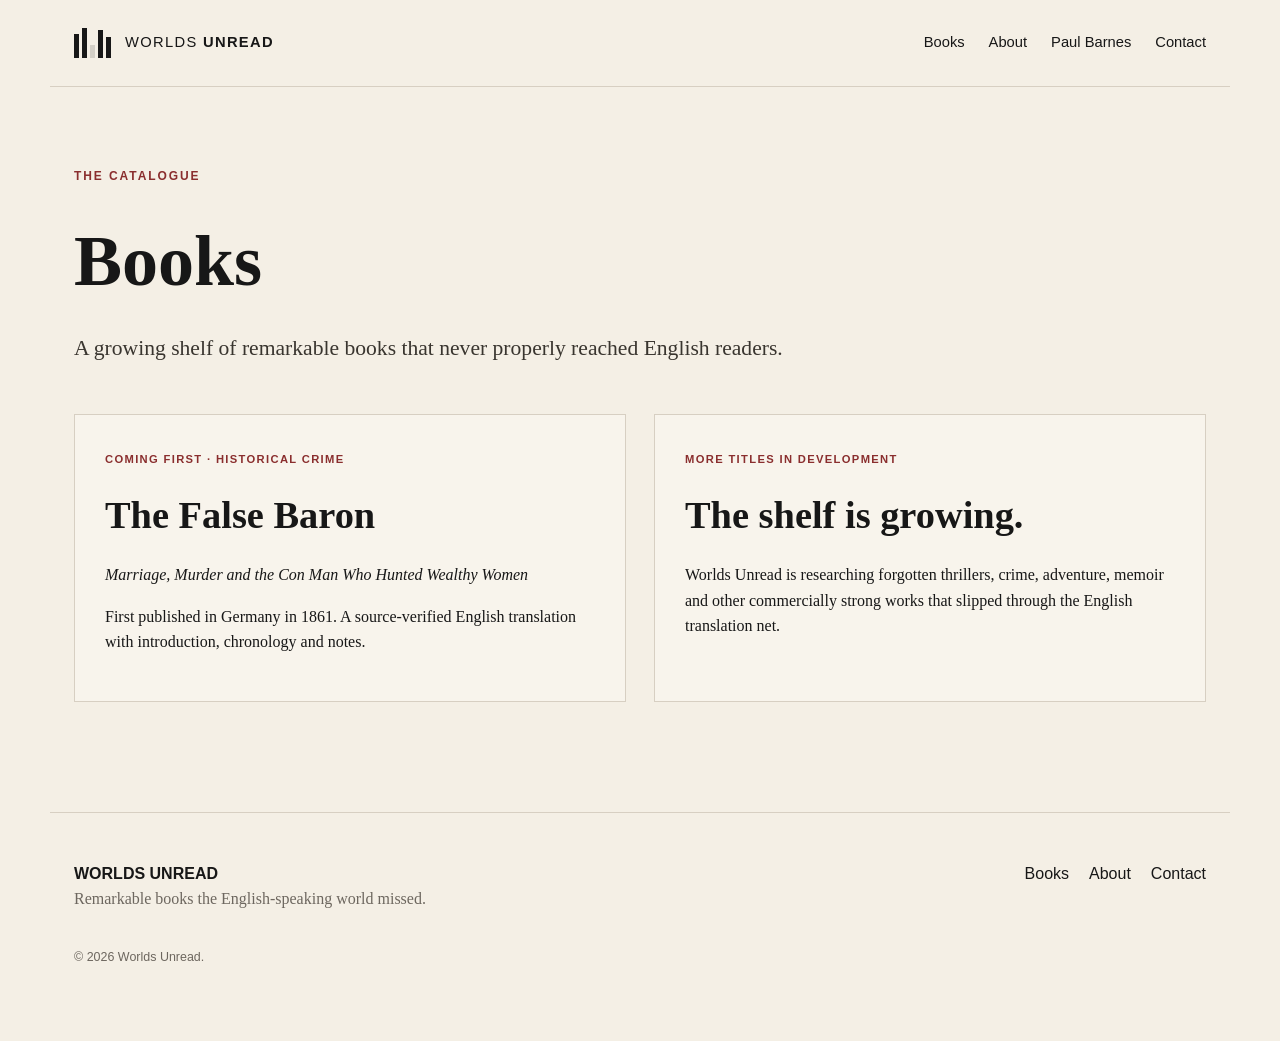
==== books.html @ a317371d "Add Worlds Unread books page" ====
<!doctype html><html lang="en-GB"><head><meta charset="utf-8"><meta name="viewport" content="width=device-width, initial-scale=1"><title>Books — Worlds Unread</title><meta name="description" content="Browse Worlds Unread editions."><link rel="stylesheet" href="styles.css"></head><body><header class="site-header"><a class="brand" href="index.html"><span class="mark" aria-hidden="true"><i></i><i></i><b></b><i></i><i></i></span><span><span class="worlds">WORLDS</span> <strong>UNREAD</strong></span></a><nav><a href="books.html">Books</a><a href="about.html">About</a><a href="paul-barnes.html">Paul Barnes</a><a href="contact.html">Contact</a></nav></header><main class="catalogue"><p class="eyebrow">The catalogue</p><h1>Books</h1><p class="lede" style="margin:0;max-width:760px;text-align:left">A growing shelf of remarkable books that never properly reached English readers.</p><div class="catalogue-grid"><a class="catalogue-card" href="the-false-baron.html"><span class="tag">Coming first · Historical crime</span><h2>The False Baron</h2><p><em>Marriage, Murder and the Con Man Who Hunted Wealthy Women</em></p><p>First published in Germany in 1861. A source-verified English translation with introduction, chronology and notes.</p></a><div class="catalogue-card"><span class="tag">More titles in development</span><h2>The shelf is growing.</h2><p>Worlds Unread is researching forgotten thrillers, crime, adventure, memoir and other commercially strong works that slipped through the English translation net.</p></div></div></main><footer><div><strong>WORLDS UNREAD</strong><br><span>Remarkable books the English-speaking world missed.</span></div><div class="footer-links"><a href="books.html">Books</a><a href="about.html">About</a><a href="contact.html">Contact</a></div><p class="small">© 2026 Worlds Unread.</p></footer></body></html>
---- styles.css ----
:root{--ink:#171717;--paper:#f4efe5;--muted:#6d675f;--line:#d7cfc2;--accent:#8a2e2e;--deep:#20252b;--white:#fff;--max:1180px}*{box-sizing:border-box}html{scroll-behavior:smooth}body{margin:0;background:var(--paper);color:var(--ink);font-family:Georgia,'Times New Roman',serif;line-height:1.6}a{color:inherit}.site-header{max-width:var(--max);margin:0 auto;padding:28px 24px;display:flex;align-items:center;justify-content:space-between;gap:30px;border-bottom:1px solid var(--line)}.brand{display:flex;gap:14px;align-items:center;text-decoration:none;font-family:Arial,Helvetica,sans-serif;letter-spacing:.09em;font-size:.92rem}.brand strong{font-weight:800}.worlds{font-weight:400}.mark{display:flex;align-items:flex-end;gap:3px;height:30px}.mark i,.mark b{display:block;width:5px;background:var(--ink)}.mark i:nth-child(1){height:24px}.mark i:nth-child(2){height:30px}.mark b{height:13px;background:transparent;border-left:5px solid var(--ink);opacity:.15}.mark i:nth-child(4){height:28px}.mark i:nth-child(5){height:21px}nav{display:flex;gap:24px;font-family:Arial,Helvetica,sans-serif;font-size:.92rem}nav a{text-decoration:none}nav a:hover,.footer-links a:hover{text-decoration:underline}.hero{max-width:980px;margin:0 auto;padding:96px 24px 84px;text-align:center}.eyebrow{font-family:Arial,Helvetica,sans-serif;text-transform:uppercase;letter-spacing:.16em;font-size:.75rem;font-weight:700;color:var(--accent);margin:0 0 18px}.hero h1{font-size:clamp(3rem,8vw,6.4rem);line-height:.98;letter-spacing:-.045em;margin:0 auto 30px;max-width:950px}.lede{font-size:1.35rem;max-width:760px;margin:0 auto 34px;color:#39352f}.hero-actions{display:flex;gap:24px;align-items:center;justify-content:center;flex-wrap:wrap}.button{display:inline-block;background:var(--ink);color:var(--white);text-decoration:none;padding:13px 20px;font-family:Arial,Helvetica,sans-serif;font-size:.9rem;font-weight:700;letter-spacing:.02em}.button:hover{opacity:.86}.button.secondary{background:var(--accent)}.text-link{font-family:Arial,Helvetica,sans-serif;font-weight:700;text-decoration:none}.text-link:hover{text-decoration:underline}.feature-grid{max-width:var(--max);margin:0 auto;padding:0 24px 90px;display:grid;grid-template-columns:repeat(3,1fr);gap:1px;background:var(--line);border:1px solid var(--line)}.feature-grid article{background:var(--paper);padding:34px}.feature-grid span{font-family:Arial,Helvetica,sans-serif;color:var(--accent);font-weight:700;font-size:.8rem}.feature-grid h2{font-size:2rem;margin:8px 0 12px}.feature-grid p{margin:0;color:#4d4842}.book-feature{max-width:var(--max);margin:0 auto;padding:0 24px 100px;display:grid;grid-template-columns:.92fr 1.3fr;gap:70px;align-items:center}.book-panel{min-height:530px;background:var(--deep);color:var(--white);padding:42px;display:flex;flex-direction:column;justify-content:flex-end;box-shadow:0 24px 50px rgba(0,0,0,.18);position:relative}.book-panel:before{content:"";position:absolute;inset:28px;border:1px solid rgba(255,255,255,.22)}.book-panel>*{position:relative;z-index:1}.series-label{font-family:Arial,Helvetica,sans-serif;letter-spacing:.15em;font-size:.7rem;font-weight:700;margin:0 0 auto}.book-panel h2{font-size:4.3rem;line-height:.95;margin:0 0 20px}.subtitle{font-size:1.25rem;line-height:1.25;margin:0 0 28px}.credit{font-family:Arial,Helvetica,sans-serif;font-size:.82rem;letter-spacing:.03em}.book-copy h2{font-size:2.8rem;line-height:1.08;margin:0 0 24px}.book-copy p{font-size:1.12rem}.mission-strip{background:var(--deep);color:var(--white);text-align:center;padding:80px 24px}.mission-strip>p:first-child{font-family:Arial,Helvetica,sans-serif;text-transform:uppercase;letter-spacing:.14em;font-size:.75rem;opacity:.75}.mission-strip h2{font-size:3.2rem;margin:10px 0 16px}.mission-strip p{max-width:700px;margin-left:auto;margin-right:auto}.light{color:var(--white)}footer{max-width:var(--max);margin:0 auto;padding:48px 24px 60px;display:grid;grid-template-columns:1fr auto;gap:24px;border-top:1px solid var(--line);font-family:Arial,Helvetica,sans-serif}footer span{font-family:Georgia,'Times New Roman',serif;color:var(--muted)}.footer-links{display:flex;gap:20px}.footer-links a{text-decoration:none}.small{grid-column:1/-1;color:var(--muted);font-size:.78rem}.page{max-width:900px;margin:0 auto;padding:85px 24px 100px}.page h1{font-size:4.5rem;line-height:1;margin:0 0 28px}.page h2{font-size:2.2rem;margin-top:2.2em}.page .intro{font-size:1.35rem;color:#39352f}.catalogue{max-width:var(--max);margin:0 auto;padding:80px 24px 110px}.catalogue h1{font-size:4.5rem;margin:0 0 12px}.catalogue-grid{margin-top:48px;display:grid;grid-template-columns:repeat(2,1fr);gap:28px}.catalogue-card{border:1px solid var(--line);padding:30px;text-decoration:none;background:#f8f4ec}.catalogue-card:hover{transform:translateY(-2px)}.catalogue-card .tag{font-family:Arial,Helvetica,sans-serif;text-transform:uppercase;letter-spacing:.12em;font-size:.7rem;color:var(--accent);font-weight:700}.catalogue-card h2{font-size:2.4rem;margin:14px 0}.book-page{max-width:1050px;margin:0 auto;padding:75px 24px 110px;display:grid;grid-template-columns:.8fr 1.3fr;gap:65px}.book-page .cover-mini{background:var(--deep);color:white;min-height:480px;padding:36px;display:flex;flex-direction:column;justify-content:flex-end}.cover-mini h1{font-size:3.4rem;line-height:.95;margin:0 0 18px}.cover-mini .series-label{margin-bottom:auto}.book-details h1{font-size:4.1rem;line-height:1;margin:0 0 18px}.book-details .subtitle{font-size:1.45rem}.meta{font-family:Arial,Helvetica,sans-serif;font-size:.86rem;color:var(--muted)}@media(max-width:780px){.site-header{align-items:flex-start;flex-direction:column}nav{flex-wrap:wrap;gap:15px 20px}.hero{padding-top:68px}.feature-grid,.book-feature,.catalogue-grid,.book-page{grid-template-columns:1fr}.book-feature{gap:40px}.book-panel{min-height:470px}.hero h1,.page h1,.catalogue h1{font-size:3.4rem}.book-details h1{font-size:3.3rem}.mission-strip h2{font-size:2.5rem}footer{grid-template-columns:1fr}.small{grid-column:auto}}
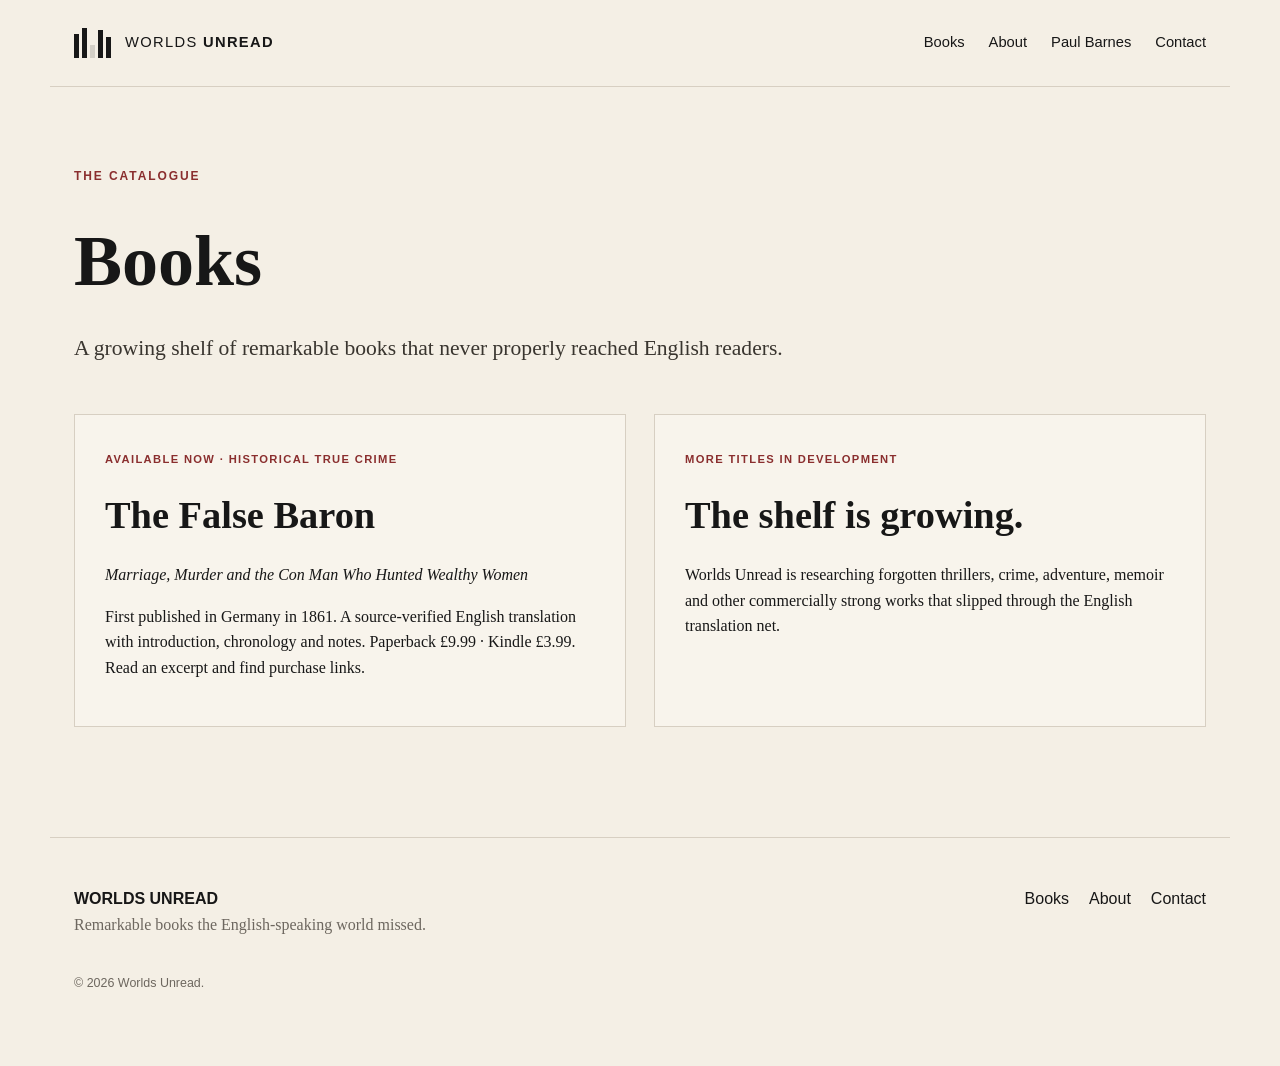
==== commit 2f4648fa: "Launch The False Baron with paperback/Kindle purchase links, approved cover and checked excerpt" ====
--- a/books.html
+++ b/books.html
@@ -1 +1 @@
-<!doctype html><html lang="en-GB"><head><meta charset="utf-8"><meta name="viewport" content="width=device-width, initial-scale=1"><title>Books — Worlds Unread</title><meta name="description" content="Browse Worlds Unread editions."><link rel="stylesheet" href="styles.css"></head><body><header class="site-header"><a class="brand" href="index.html"><span class="mark" aria-hidden="true"><i></i><i></i><b></b><i></i><i></i></span><span><span class="worlds">WORLDS</span> <strong>UNREAD</strong></span></a><nav><a href="books.html">Books</a><a href="about.html">About</a><a href="paul-barnes.html">Paul Barnes</a><a href="contact.html">Contact</a></nav></header><main class="catalogue"><p class="eyebrow">The catalogue</p><h1>Books</h1><p class="lede" style="margin:0;max-width:760px;text-align:left">A growing shelf of remarkable books that never properly reached English readers.</p><div class="catalogue-grid"><a class="catalogue-card" href="the-false-baron.html"><span class="tag">Coming first · Historical crime</span><h2>The False Baron</h2><p><em>Marriage, Murder and the Con Man Who Hunted Wealthy Women</em></p><p>First published in Germany in 1861. A source-verified English translation with introduction, chronology and notes.</p></a><div class="catalogue-card"><span class="tag">More titles in development</span><h2>The shelf is growing.</h2><p>Worlds Unread is researching forgotten thrillers, crime, adventure, memoir and other commercially strong works that slipped through the English translation net.</p></div></div></main><footer><div><strong>WORLDS UNREAD</strong><br><span>Remarkable books the English-speaking world missed.</span></div><div class="footer-links"><a href="books.html">Books</a><a href="about.html">About</a><a href="contact.html">Contact</a></div><p class="small">© 2026 Worlds Unread.</p></footer></body></html>+<!doctype html><html lang="en-GB"><head><meta charset="utf-8"><meta name="viewport" content="width=device-width, initial-scale=1"><title>Books — Worlds Unread</title><meta name="description" content="Browse Worlds Unread editions."><link rel="stylesheet" href="styles.css"></head><body><header class="site-header"><a class="brand" href="index.html"><span class="mark" aria-hidden="true"><i></i><i></i><b></b><i></i><i></i></span><span><span class="worlds">WORLDS</span> <strong>UNREAD</strong></span></a><nav><a href="books.html">Books</a><a href="about.html">About</a><a href="paul-barnes.html">Paul Barnes</a><a href="contact.html">Contact</a></nav></header><main class="catalogue"><p class="eyebrow">The catalogue</p><h1>Books</h1><p class="lede" style="margin:0;max-width:760px;text-align:left">A growing shelf of remarkable books that never properly reached English readers.</p><div class="catalogue-grid"><a class="catalogue-card" href="the-false-baron.html"><span class="tag">Available now · Historical true crime</span><h2>The False Baron</h2><p><em>Marriage, Murder and the Con Man Who Hunted Wealthy Women</em></p><p>First published in Germany in 1861. A source-verified English translation with introduction, chronology and notes. Paperback £9.99 · Kindle £3.99. Read an excerpt and find purchase links.</p></a><div class="catalogue-card"><span class="tag">More titles in development</span><h2>The shelf is growing.</h2><p>Worlds Unread is researching forgotten thrillers, crime, adventure, memoir and other commercially strong works that slipped through the English translation net.</p></div></div></main><footer><div><strong>WORLDS UNREAD</strong><br><span>Remarkable books the English-speaking world missed.</span></div><div class="footer-links"><a href="books.html">Books</a><a href="about.html">About</a><a href="contact.html">Contact</a></div><p class="small">© 2026 Worlds Unread.</p></footer></body></html>
--- a/styles.css
+++ b/styles.css
@@ -1 +1,539 @@
-:root{--ink:#171717;--paper:#f4efe5;--muted:#6d675f;--line:#d7cfc2;--accent:#8a2e2e;--deep:#20252b;--white:#fff;--max:1180px}*{box-sizing:border-box}html{scroll-behavior:smooth}body{margin:0;background:var(--paper);color:var(--ink);font-family:Georgia,'Times New Roman',serif;line-height:1.6}a{color:inherit}.site-header{max-width:var(--max);margin:0 auto;padding:28px 24px;display:flex;align-items:center;justify-content:space-between;gap:30px;border-bottom:1px solid var(--line)}.brand{display:flex;gap:14px;align-items:center;text-decoration:none;font-family:Arial,Helvetica,sans-serif;letter-spacing:.09em;font-size:.92rem}.brand strong{font-weight:800}.worlds{font-weight:400}.mark{display:flex;align-items:flex-end;gap:3px;height:30px}.mark i,.mark b{display:block;width:5px;background:var(--ink)}.mark i:nth-child(1){height:24px}.mark i:nth-child(2){height:30px}.mark b{height:13px;background:transparent;border-left:5px solid var(--ink);opacity:.15}.mark i:nth-child(4){height:28px}.mark i:nth-child(5){height:21px}nav{display:flex;gap:24px;font-family:Arial,Helvetica,sans-serif;font-size:.92rem}nav a{text-decoration:none}nav a:hover,.footer-links a:hover{text-decoration:underline}.hero{max-width:980px;margin:0 auto;padding:96px 24px 84px;text-align:center}.eyebrow{font-family:Arial,Helvetica,sans-serif;text-transform:uppercase;letter-spacing:.16em;font-size:.75rem;font-weight:700;color:var(--accent);margin:0 0 18px}.hero h1{font-size:clamp(3rem,8vw,6.4rem);line-height:.98;letter-spacing:-.045em;margin:0 auto 30px;max-width:950px}.lede{font-size:1.35rem;max-width:760px;margin:0 auto 34px;color:#39352f}.hero-actions{display:flex;gap:24px;align-items:center;justify-content:center;flex-wrap:wrap}.button{display:inline-block;background:var(--ink);color:var(--white);text-decoration:none;padding:13px 20px;font-family:Arial,Helvetica,sans-serif;font-size:.9rem;font-weight:700;letter-spacing:.02em}.button:hover{opacity:.86}.button.secondary{background:var(--accent)}.text-link{font-family:Arial,Helvetica,sans-serif;font-weight:700;text-decoration:none}.text-link:hover{text-decoration:underline}.feature-grid{max-width:var(--max);margin:0 auto;padding:0 24px 90px;display:grid;grid-template-columns:repeat(3,1fr);gap:1px;background:var(--line);border:1px solid var(--line)}.feature-grid article{background:var(--paper);padding:34px}.feature-grid span{font-family:Arial,Helvetica,sans-serif;color:var(--accent);font-weight:700;font-size:.8rem}.feature-grid h2{font-size:2rem;margin:8px 0 12px}.feature-grid p{margin:0;color:#4d4842}.book-feature{max-width:var(--max);margin:0 auto;padding:0 24px 100px;display:grid;grid-template-columns:.92fr 1.3fr;gap:70px;align-items:center}.book-panel{min-height:530px;background:var(--deep);color:var(--white);padding:42px;display:flex;flex-direction:column;justify-content:flex-end;box-shadow:0 24px 50px rgba(0,0,0,.18);position:relative}.book-panel:before{content:"";position:absolute;inset:28px;border:1px solid rgba(255,255,255,.22)}.book-panel>*{position:relative;z-index:1}.series-label{font-family:Arial,Helvetica,sans-serif;letter-spacing:.15em;font-size:.7rem;font-weight:700;margin:0 0 auto}.book-panel h2{font-size:4.3rem;line-height:.95;margin:0 0 20px}.subtitle{font-size:1.25rem;line-height:1.25;margin:0 0 28px}.credit{font-family:Arial,Helvetica,sans-serif;font-size:.82rem;letter-spacing:.03em}.book-copy h2{font-size:2.8rem;line-height:1.08;margin:0 0 24px}.book-copy p{font-size:1.12rem}.mission-strip{background:var(--deep);color:var(--white);text-align:center;padding:80px 24px}.mission-strip>p:first-child{font-family:Arial,Helvetica,sans-serif;text-transform:uppercase;letter-spacing:.14em;font-size:.75rem;opacity:.75}.mission-strip h2{font-size:3.2rem;margin:10px 0 16px}.mission-strip p{max-width:700px;margin-left:auto;margin-right:auto}.light{color:var(--white)}footer{max-width:var(--max);margin:0 auto;padding:48px 24px 60px;display:grid;grid-template-columns:1fr auto;gap:24px;border-top:1px solid var(--line);font-family:Arial,Helvetica,sans-serif}footer span{font-family:Georgia,'Times New Roman',serif;color:var(--muted)}.footer-links{display:flex;gap:20px}.footer-links a{text-decoration:none}.small{grid-column:1/-1;color:var(--muted);font-size:.78rem}.page{max-width:900px;margin:0 auto;padding:85px 24px 100px}.page h1{font-size:4.5rem;line-height:1;margin:0 0 28px}.page h2{font-size:2.2rem;margin-top:2.2em}.page .intro{font-size:1.35rem;color:#39352f}.catalogue{max-width:var(--max);margin:0 auto;padding:80px 24px 110px}.catalogue h1{font-size:4.5rem;margin:0 0 12px}.catalogue-grid{margin-top:48px;display:grid;grid-template-columns:repeat(2,1fr);gap:28px}.catalogue-card{border:1px solid var(--line);padding:30px;text-decoration:none;background:#f8f4ec}.catalogue-card:hover{transform:translateY(-2px)}.catalogue-card .tag{font-family:Arial,Helvetica,sans-serif;text-transform:uppercase;letter-spacing:.12em;font-size:.7rem;color:var(--accent);font-weight:700}.catalogue-card h2{font-size:2.4rem;margin:14px 0}.book-page{max-width:1050px;margin:0 auto;padding:75px 24px 110px;display:grid;grid-template-columns:.8fr 1.3fr;gap:65px}.book-page .cover-mini{background:var(--deep);color:white;min-height:480px;padding:36px;display:flex;flex-direction:column;justify-content:flex-end}.cover-mini h1{font-size:3.4rem;line-height:.95;margin:0 0 18px}.cover-mini .series-label{margin-bottom:auto}.book-details h1{font-size:4.1rem;line-height:1;margin:0 0 18px}.book-details .subtitle{font-size:1.45rem}.meta{font-family:Arial,Helvetica,sans-serif;font-size:.86rem;color:var(--muted)}@media(max-width:780px){.site-header{align-items:flex-start;flex-direction:column}nav{flex-wrap:wrap;gap:15px 20px}.hero{padding-top:68px}.feature-grid,.book-feature,.catalogue-grid,.book-page{grid-template-columns:1fr}.book-feature{gap:40px}.book-panel{min-height:470px}.hero h1,.page h1,.catalogue h1{font-size:3.4rem}.book-details h1{font-size:3.3rem}.mission-strip h2{font-size:2.5rem}footer{grid-template-columns:1fr}.small{grid-column:auto}}+:root {
+  --ink: #171717;
+  --paper: #f4efe5;
+  --muted: #6d675f;
+  --line: #d7cfc2;
+  --accent: #8a2e2e;
+  --deep: #20252b;
+  --white: #fff;
+  --max: 1180px;
+}
+* {
+  box-sizing: border-box;
+}
+html {
+  scroll-behavior: smooth;
+}
+body {
+  margin: 0;
+  background: var(--paper);
+  color: var(--ink);
+  font-family: Georgia, "Times New Roman", serif;
+  line-height: 1.6;
+}
+a {
+  color: inherit;
+}
+.site-header {
+  max-width: var(--max);
+  margin: 0 auto;
+  padding: 28px 24px;
+  display: flex;
+  align-items: center;
+  justify-content: space-between;
+  gap: 30px;
+  border-bottom: 1px solid var(--line);
+}
+.brand {
+  display: flex;
+  gap: 14px;
+  align-items: center;
+  text-decoration: none;
+  font-family: Arial, Helvetica, sans-serif;
+  letter-spacing: 0.09em;
+  font-size: 0.92rem;
+}
+.brand strong {
+  font-weight: 800;
+}
+.worlds {
+  font-weight: 400;
+}
+.mark {
+  display: flex;
+  align-items: flex-end;
+  gap: 3px;
+  height: 30px;
+}
+.mark i,
+.mark b {
+  display: block;
+  width: 5px;
+  background: var(--ink);
+}
+.mark i:nth-child(1) {
+  height: 24px;
+}
+.mark i:nth-child(2) {
+  height: 30px;
+}
+.mark b {
+  height: 13px;
+  background: transparent;
+  border-left: 5px solid var(--ink);
+  opacity: 0.15;
+}
+.mark i:nth-child(4) {
+  height: 28px;
+}
+.mark i:nth-child(5) {
+  height: 21px;
+}
+nav {
+  display: flex;
+  gap: 24px;
+  font-family: Arial, Helvetica, sans-serif;
+  font-size: 0.92rem;
+}
+nav a {
+  text-decoration: none;
+}
+nav a:hover,
+.footer-links a:hover {
+  text-decoration: underline;
+}
+.hero {
+  max-width: 980px;
+  margin: 0 auto;
+  padding: 96px 24px 84px;
+  text-align: center;
+}
+.eyebrow {
+  font-family: Arial, Helvetica, sans-serif;
+  text-transform: uppercase;
+  letter-spacing: 0.16em;
+  font-size: 0.75rem;
+  font-weight: 700;
+  color: var(--accent);
+  margin: 0 0 18px;
+}
+.hero h1 {
+  font-size: clamp(3rem, 8vw, 6.4rem);
+  line-height: 0.98;
+  letter-spacing: -0.045em;
+  margin: 0 auto 30px;
+  max-width: 950px;
+}
+.lede {
+  font-size: 1.35rem;
+  max-width: 760px;
+  margin: 0 auto 34px;
+  color: #39352f;
+}
+.hero-actions {
+  display: flex;
+  gap: 24px;
+  align-items: center;
+  justify-content: center;
+  flex-wrap: wrap;
+}
+.button {
+  display: inline-block;
+  background: var(--ink);
+  color: var(--white);
+  text-decoration: none;
+  padding: 13px 20px;
+  font-family: Arial, Helvetica, sans-serif;
+  font-size: 0.9rem;
+  font-weight: 700;
+  letter-spacing: 0.02em;
+}
+.button:hover {
+  opacity: 0.86;
+}
+.button.secondary {
+  background: var(--accent);
+}
+.text-link {
+  font-family: Arial, Helvetica, sans-serif;
+  font-weight: 700;
+  text-decoration: none;
+}
+.text-link:hover {
+  text-decoration: underline;
+}
+.feature-grid {
+  max-width: var(--max);
+  margin: 0 auto;
+  padding: 0 24px 90px;
+  display: grid;
+  grid-template-columns: repeat(3, 1fr);
+  gap: 1px;
+  background: var(--line);
+  border: 1px solid var(--line);
+}
+.feature-grid article {
+  background: var(--paper);
+  padding: 34px;
+}
+.feature-grid span {
+  font-family: Arial, Helvetica, sans-serif;
+  color: var(--accent);
+  font-weight: 700;
+  font-size: 0.8rem;
+}
+.feature-grid h2 {
+  font-size: 2rem;
+  margin: 8px 0 12px;
+}
+.feature-grid p {
+  margin: 0;
+  color: #4d4842;
+}
+.book-feature {
+  max-width: var(--max);
+  margin: 0 auto;
+  padding: 0 24px 100px;
+  display: grid;
+  grid-template-columns: 0.92fr 1.3fr;
+  gap: 70px;
+  align-items: center;
+}
+.book-panel {
+  min-height: 530px;
+  background: var(--deep);
+  color: var(--white);
+  padding: 42px;
+  display: flex;
+  flex-direction: column;
+  justify-content: flex-end;
+  box-shadow: 0 24px 50px rgba(0, 0, 0, 0.18);
+  position: relative;
+}
+.cover-link {
+  display: block;
+  line-height: 0;
+}
+.book-cover {
+  display: block;
+  width: 100%;
+  height: auto;
+  box-shadow: 0 24px 50px rgba(0, 0, 0, 0.22);
+}
+.book-cover-detail {
+  max-width: 420px;
+  margin: 0 auto;
+}
+.book-panel:before {
+  content: "";
+  position: absolute;
+  inset: 28px;
+  border: 1px solid rgba(255, 255, 255, 0.22);
+}
+.book-panel > * {
+  position: relative;
+  z-index: 1;
+}
+.series-label {
+  font-family: Arial, Helvetica, sans-serif;
+  letter-spacing: 0.15em;
+  font-size: 0.7rem;
+  font-weight: 700;
+  margin: 0 0 auto;
+}
+.book-panel h2 {
+  font-size: 4.3rem;
+  line-height: 0.95;
+  margin: 0 0 20px;
+}
+.subtitle {
+  font-size: 1.25rem;
+  line-height: 1.25;
+  margin: 0 0 28px;
+}
+.credit {
+  font-family: Arial, Helvetica, sans-serif;
+  font-size: 0.82rem;
+  letter-spacing: 0.03em;
+}
+.book-copy h2 {
+  font-size: 2.8rem;
+  line-height: 1.08;
+  margin: 0 0 24px;
+}
+.book-copy p {
+  font-size: 1.12rem;
+}
+.mission-strip {
+  background: var(--deep);
+  color: var(--white);
+  text-align: center;
+  padding: 80px 24px;
+}
+.mission-strip > p:first-child {
+  font-family: Arial, Helvetica, sans-serif;
+  text-transform: uppercase;
+  letter-spacing: 0.14em;
+  font-size: 0.75rem;
+  opacity: 0.75;
+}
+.mission-strip h2 {
+  font-size: 3.2rem;
+  margin: 10px 0 16px;
+}
+.mission-strip p {
+  max-width: 700px;
+  margin-left: auto;
+  margin-right: auto;
+}
+.light {
+  color: var(--white);
+}
+footer {
+  max-width: var(--max);
+  margin: 0 auto;
+  padding: 48px 24px 60px;
+  display: grid;
+  grid-template-columns: 1fr auto;
+  gap: 24px;
+  border-top: 1px solid var(--line);
+  font-family: Arial, Helvetica, sans-serif;
+}
+footer span {
+  font-family: Georgia, "Times New Roman", serif;
+  color: var(--muted);
+}
+.footer-links {
+  display: flex;
+  gap: 20px;
+}
+.footer-links a {
+  text-decoration: none;
+}
+.small {
+  grid-column: 1/-1;
+  color: var(--muted);
+  font-size: 0.78rem;
+}
+.page {
+  max-width: 900px;
+  margin: 0 auto;
+  padding: 85px 24px 100px;
+}
+.page h1 {
+  font-size: 4.5rem;
+  line-height: 1;
+  margin: 0 0 28px;
+}
+.page h2 {
+  font-size: 2.2rem;
+  margin-top: 2.2em;
+}
+.page .intro {
+  font-size: 1.35rem;
+  color: #39352f;
+}
+.catalogue {
+  max-width: var(--max);
+  margin: 0 auto;
+  padding: 80px 24px 110px;
+}
+.catalogue h1 {
+  font-size: 4.5rem;
+  margin: 0 0 12px;
+}
+.catalogue-grid {
+  margin-top: 48px;
+  display: grid;
+  grid-template-columns: repeat(2, 1fr);
+  gap: 28px;
+}
+.catalogue-card {
+  border: 1px solid var(--line);
+  padding: 30px;
+  text-decoration: none;
+  background: #f8f4ec;
+}
+.catalogue-card:hover {
+  transform: translateY(-2px);
+}
+.catalogue-card .tag {
+  font-family: Arial, Helvetica, sans-serif;
+  text-transform: uppercase;
+  letter-spacing: 0.12em;
+  font-size: 0.7rem;
+  color: var(--accent);
+  font-weight: 700;
+}
+.catalogue-card h2 {
+  font-size: 2.4rem;
+  margin: 14px 0;
+}
+.book-page {
+  max-width: 1050px;
+  margin: 0 auto;
+  padding: 75px 24px 110px;
+  display: grid;
+  grid-template-columns: 0.8fr 1.3fr;
+  gap: 65px;
+}
+.book-page .cover-mini {
+  background: var(--deep);
+  color: white;
+  min-height: 480px;
+  padding: 36px;
+  display: flex;
+  flex-direction: column;
+  justify-content: flex-end;
+}
+.cover-mini h1 {
+  font-size: 3.4rem;
+  line-height: 0.95;
+  margin: 0 0 18px;
+}
+.cover-mini .series-label {
+  margin-bottom: auto;
+}
+.book-details h1 {
+  font-size: 4.1rem;
+  line-height: 1;
+  margin: 0 0 18px;
+}
+.book-details .subtitle {
+  font-size: 1.45rem;
+}
+.meta {
+  font-family: Arial, Helvetica, sans-serif;
+  font-size: 0.86rem;
+  color: var(--muted);
+}
+.reader-list {
+  max-width: var(--max);
+  margin: 0 auto 100px;
+  padding: 55px;
+  display: grid;
+  grid-template-columns: 1.15fr 1fr;
+  gap: 65px;
+  align-items: center;
+  border: 1px solid var(--line);
+  background: #f8f4ec;
+}
+.reader-list h2 {
+  font-size: 2.8rem;
+  line-height: 1.08;
+  margin: 0 0 18px;
+}
+.reader-list p {
+  margin-bottom: 0;
+}
+.signup-form {
+  font-family: Arial, Helvetica, sans-serif;
+}
+.signup-form label {
+  display: block;
+  font-size: 0.82rem;
+  font-weight: 700;
+  margin-bottom: 8px;
+}
+.signup-row {
+  display: flex;
+}
+.signup-row input {
+  min-width: 0;
+  flex: 1;
+  border: 1px solid #847d72;
+  border-right: 0;
+  background: white;
+  color: var(--ink);
+  font: inherit;
+  font-size: 1rem;
+  padding: 13px 14px;
+  border-radius: 0;
+}
+.signup-row button {
+  border: 1px solid var(--ink);
+  background: var(--ink);
+  color: white;
+  font: inherit;
+  font-size: 0.88rem;
+  font-weight: 700;
+  padding: 13px 18px;
+  cursor: pointer;
+}
+.signup-row button:hover {
+  background: var(--accent);
+  border-color: var(--accent);
+}
+.signup-row input:focus,
+.signup-row button:focus {
+  outline: 3px solid rgba(138, 46, 46, 0.3);
+  outline-offset: 2px;
+}
+.form-note {
+  font-size: 0.76rem !important;
+  color: var(--muted);
+  margin: 10px 0 0 !important;
+}
+.book-signup {
+  border-top: 1px solid var(--line);
+  margin-top: 40px;
+  padding-top: 10px;
+}
+.book-signup h2 {
+  margin-top: 1.2em;
+}
+@media (max-width: 780px) {
+  .site-header {
+    align-items: flex-start;
+    flex-direction: column;
+  }
+  nav {
+    flex-wrap: wrap;
+    gap: 15px 20px;
+  }
+  .hero {
+    padding-top: 68px;
+  }
+  .feature-grid,
+  .book-feature,
+  .catalogue-grid,
+  .book-page {
+    grid-template-columns: 1fr;
+  }
+  .reader-list {
+    grid-template-columns: 1fr;
+    margin: 0 24px 70px;
+    padding: 34px 24px;
+    gap: 28px;
+  }
+  .reader-list h2 {
+    font-size: 2.25rem;
+  }
+  .signup-row {
+    flex-direction: column;
+  }
+  .signup-row input {
+    border-right: 1px solid #847d72;
+    border-bottom: 0;
+  }
+  .book-feature {
+    gap: 40px;
+  }
+  .book-panel {
+    min-height: 470px;
+  }
+  .hero h1,
+  .page h1,
+  .catalogue h1 {
+    font-size: 3.4rem;
+  }
+  .book-details h1 {
+    font-size: 3.3rem;
+  }
+  .mission-strip h2 {
+    font-size: 2.5rem;
+  }
+  footer {
+    grid-template-columns: 1fr;
+  }
+  .small {
+    grid-column: auto;
+  }
+}
+
+/* False Baron live launch */
+.purchase-actions { display:flex; flex-wrap:wrap; gap:12px; margin:24px 0 12px; }
+.opening-excerpt { border-top:1px solid var(--line); margin-top:40px; padding-top:30px; scroll-margin-top:24px; }
+.opening-excerpt p { max-width:65ch; }
+a:focus-visible { outline:3px solid var(--accent); outline-offset:4px; }
+@media(max-width:480px) { .purchase-actions .button { width:100%; text-align:center; } }
